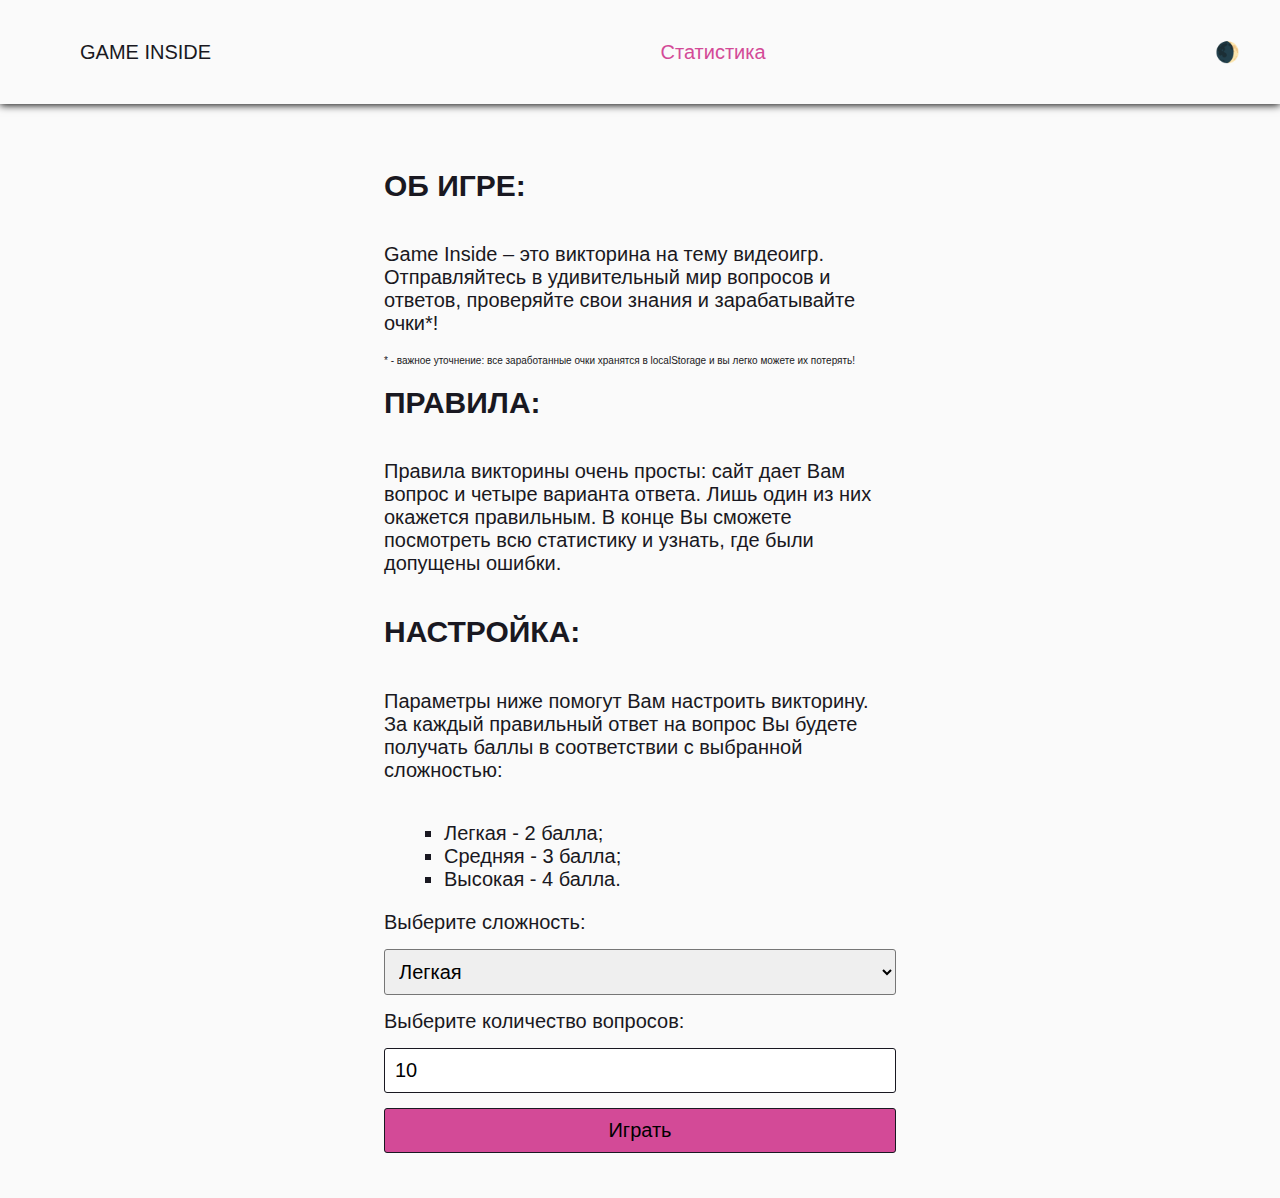
==== index.html @ 9ea5f8b2 "add-stat-page-and-description" ====
<!DOCTYPE html>
<html lang="en">

<head>
  <meta charset="UTF-8" />
  <meta name="viewport" content="width=device-width, initial-scale=1.0" />
  <link rel="stylesheet" href="styles.css" />
  <title>Game Inside</title>
</head>

<body>
  <input type="checkbox" id="theme-switch" class="theme-switch">
  <div id="page">
    <header>
      <ul>
        <li><a href="index.html" class="logo">GAME INSIDE</a></li>
        <li><a href="statistic.html" class="link">Статистика</a></li>
        <li>
          <label for="theme-switch" class="switch-label" title="Сменить тему"></label>
        </li>
      </ul>
    </header>
    <main>
      <div class="main-content">
        <h1>ОБ ИГРЕ:</h1>
        <p>Game Inside – это викторина на тему видеоигр.
          Отправляйтесь в удивительный мир вопросов и ответов, проверяйте свои знания и зарабатывайте очки*!
        </p>
        <p class="important-info">* - важное уточнение: все заработанные очки хранятся в localStorage и вы легко
          можете их потерять!</p>
        <h1>ПРАВИЛА:</h1>
        <p>Правила викторины очень просты: сайт дает Вам вопрос и четыре варианта ответа. Лишь один из них окажется
          правильным.
          В конце Вы сможете посмотреть всю статистику и узнать, где были допущены ошибки.
        </p>
        <h1>НАСТРОЙКА:</h1>
        <p>Параметры ниже помогут Вам настроить викторину.
          За каждый правильный ответ на вопрос Вы будете получать баллы в соответствии с выбранной сложностью:
        </p>
        <ul class="difficult-ul">
          <li>Легкая - 2 балла;</li>
          <li>Средняя - 3 балла;</li>
          <li>Высокая - 4 балла.</li>
        </ul>
        <form class="one-line">
          <label for="mode-select">Выберите сложность:</label>
          <select name="modes" id="mode-select">
            <option value="easy">Легкая</option>
            <option value="normal">Средняя</option>
            <option value="hard">Высокая</option>
          </select>

          <label for="questions">Выберите количество вопросов:</label>
          <input type="number" id="questions" name="questions" min="5" max="100" value="10" />
          <input type="submit" value="Играть">
        </form>


      </div>

  </div>

  </main>

  </div>
  <script src="based.js"></script>
  <script src="themeStorage.js"></script>
</body>

</html>
---- styles.css ----
:root {
  /*Light theme*/
  --light-text: #191821;
  --light-bg: #FAFAFA;
  --light-theme: #d34a97;
  --light-hover: #902361;
  --light-switch-shadow: #373d4e;
  --light-switch-icon: "🌒";
  --light-switch-text: "dark mode?";
  /*Dark theme*/
  --dark-text: #FAFAFA;
  --dark-bg: #191821;
  --dark-theme: #bd93f9;
  --dark-hover: hsl(265, 89%, 50%);
  --dark-switch-shadow: #fce477;
  --dark-switch-icon: "🌔";
  --dark-switch-text: "light mode?";
  /*Default theme*/
  --text-color: var(--light-text);
  --bg-color: var(--light-bg);
  --theme-color: var(--light-theme);
  --hover-color: var(--light-hover);
  --switch-shadow-color: var(--light-switch-shadow);
  --switch-icon: var(--light-switch-icon);
  --switch-text: var(--light-switch-text);
  font-size: 10px;

  /*Font-Sizes*/
  --normal-font-size-b: 3rem;
  --normal-font-size-n: 2rem;
  --normal-font-size-s: 1.6rem;
  --normal-font-size-vs: 1rem;
  /*Margins*/
  --default-margin: 2rem 4rem;
  --ul-margin: 2rem;
}

.theme-switch {
  position: absolute !important;
  height: 1px;
  width: 1px;
  overflow: hidden;
  clip: rect(1px, 1px, 1px, 1px);
}

.theme-switch:checked~#page {
  --text-color: var(--dark-text);
  --bg-color: var(--dark-bg);
  --theme-color: var(--dark-theme);
  --hover-color: var(--dark-hover);
  --switch-shadow-color: var(--dark-switch-shadow);
  --switch-icon: var(--dark-switch-icon);
  --switch-text: var(--dark-switch-text);
}

.switch-label::before {
  content: var(--switch-icon);
  /* font-size: var(--normal-font-size-b); */
  transition: text-shadow .2s;
}


.switch-label:hover::before {
  text-shadow: 0 0 15px var(--switch-shadow-color);
  cursor: pointer;
}

.switch-label:focus {
  text-shadow: 0 0 15px var(--switch-shadow-color);
}

#page {
  background: var(--bg-color);
  color: var(--text-color);
  min-height: 100%;
  transition: background-color 0.25s, color 0.25s;
}

header {
  position: sticky;
  background-color: var(--primaryColorBlack);
  padding: var(--default-margin);
  box-shadow: 0px 1px 8px black;
}

header ul {
  display: flex;
  flex-flow: row wrap;
  justify-content: space-between;
  align-items: center;
  font-size: var(--normal-font-size-n);
}

h1 {
  font-size: var(--normal-font-size-b);
}

li {
  list-style-type: none;
}

.logo {
  text-decoration-line: none;
  color: var(--text-color);
}

.logo:hover {
  text-decoration-line: overline;
  text-decoration-thickness: 3px;
}

body {
  margin: 0;
  font-family: Arial, Helvetica, sans-serif;
  font-size: var(--normal-font-size-n);
}

.main-content {
  display: flex;
  flex-flow: column nowrap;
  align-items: flex-start;
  margin: 0 20vw;
  padding: 5vh 10vw 5vh;
}

.one-line {
  display: flex;
  flex-flow: column nowrap;
  align-items: flex-start;
  max-width: 100%;
  width: 100%;
  gap: 15px;
}

select {
  font-size: var(--normal-font-size-n);
  border-radius: 3px;
  padding: 1rem 1rem;
  width: 100%;
}

select:hover {
  border-color: var(--theme-color);
}

select:focus {
  outline: 0.1em solid var(--theme-color);
  box-shadow: 0 0 0.1em var(--theme-color);
}

input {
  vertical-align: top;
  outline: none;
  padding: 1rem 1rem;
  display: inline-block;
  width: 100%;
  box-sizing: border-box;
  border: 1px solid var(--text-color);
  font-size: var(--normal-font-size-n);
  border-radius: 3px;
}

input:focus {
  outline: 0.1em solid var(--theme-color);
  box-shadow: 0 0 0.1em var(--theme-color);
}

input[type="submit"] {
  background-color: var(--theme-color);
}

input[type="submit"]:hover {
  background-color: var(--hover-color);
  transition: background-color 0.2s;
}

.link {
  color: var(--theme-color);
  text-decoration-line: none;
}

.link:hover {
  color: var(--hover-color);
  text-decoration-line: overline;
  text-decoration-thickness: 3px;
}

.difficult-ul {
  margin: var(--ul-margin);
}

.difficult-ul>li {
  list-style-type: square;
}

.important-info {
  font-size: var(--normal-font-size-vs);
  margin: 0;
}
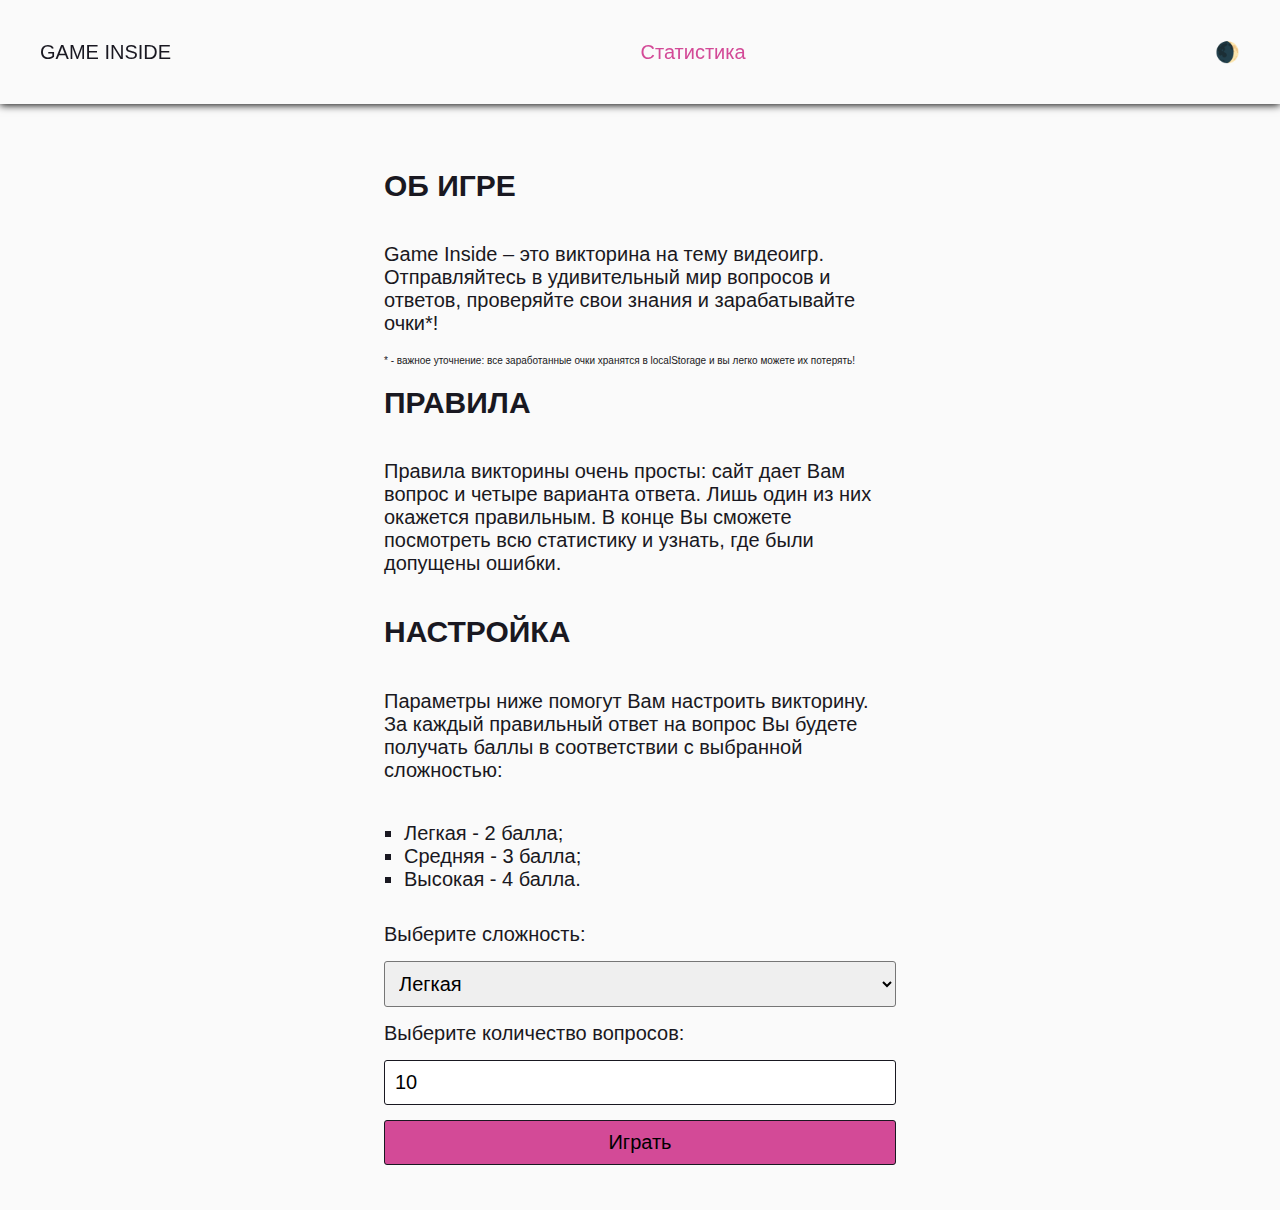
==== commit 5cc23063: "add-favicon" ====
--- a/index.html
+++ b/index.html
@@ -6,6 +6,10 @@
   <meta name="viewport" content="width=device-width, initial-scale=1.0" />
   <link rel="stylesheet" href="styles.css" />
   <title>Game Inside</title>
+  <link rel="apple-touch-icon" sizes="180x180" href="img/apple-touch-icon.png">
+  <link rel="icon" type="image/png" sizes="32x32" href="img/favicon-32x32.png">
+  <link rel="icon" type="image/png" sizes="16x16" href="img/favicon-16x16.png">
+  <link rel="manifest" href="img/site.webmanifest">
 </head>
 
 <body>
@@ -22,18 +26,18 @@
     </header>
     <main>
       <div class="main-content">
-        <h1>ОБ ИГРЕ:</h1>
+        <h1>ОБ ИГРЕ</h1>
         <p>Game Inside – это викторина на тему видеоигр.
           Отправляйтесь в удивительный мир вопросов и ответов, проверяйте свои знания и зарабатывайте очки*!
         </p>
         <p class="important-info">* - важное уточнение: все заработанные очки хранятся в localStorage и вы легко
           можете их потерять!</p>
-        <h1>ПРАВИЛА:</h1>
+        <h1>ПРАВИЛА</h1>
         <p>Правила викторины очень просты: сайт дает Вам вопрос и четыре варианта ответа. Лишь один из них окажется
           правильным.
           В конце Вы сможете посмотреть всю статистику и узнать, где были допущены ошибки.
         </p>
-        <h1>НАСТРОЙКА:</h1>
+        <h1>НАСТРОЙКА</h1>
         <p>Параметры ниже помогут Вам настроить викторину.
           За каждый правильный ответ на вопрос Вы будете получать баллы в соответствии с выбранной сложностью:
         </p>
@@ -42,7 +46,7 @@
           <li>Средняя - 3 балла;</li>
           <li>Высокая - 4 балла.</li>
         </ul>
-        <form class="one-line">
+        <form class="one-line" action="/playground.html" method="get">
           <label for="mode-select">Выберите сложность:</label>
           <select name="modes" id="mode-select">
             <option value="easy">Легкая</option>
--- a/styles.css
+++ b/styles.css
@@ -72,15 +72,18 @@
 #page {
   background: var(--bg-color);
   color: var(--text-color);
-  min-height: 100%;
+  min-height: 100vh;
+  height: 100%;
   transition: background-color 0.25s, color 0.25s;
 }
 
 header {
   position: sticky;
-  background-color: var(--primaryColorBlack);
+  top: -1px;
+  background-color: var(--bg-color);
   padding: var(--default-margin);
   box-shadow: 0px 1px 8px black;
+  z-index: 10;
 }
 
 header ul {
@@ -93,6 +96,10 @@
 
 h1 {
   font-size: var(--normal-font-size-b);
+}
+
+ul {
+  padding-inline-start: 0;
 }
 
 li {
@@ -121,6 +128,7 @@
   align-items: flex-start;
   margin: 0 20vw;
   padding: 5vh 10vw 5vh;
+  height: 100%;
 }
 
 .one-line {
@@ -187,6 +195,7 @@
 
 .difficult-ul {
   margin: var(--ul-margin);
+  padding-bottom: 1vw;
 }
 
 .difficult-ul>li {
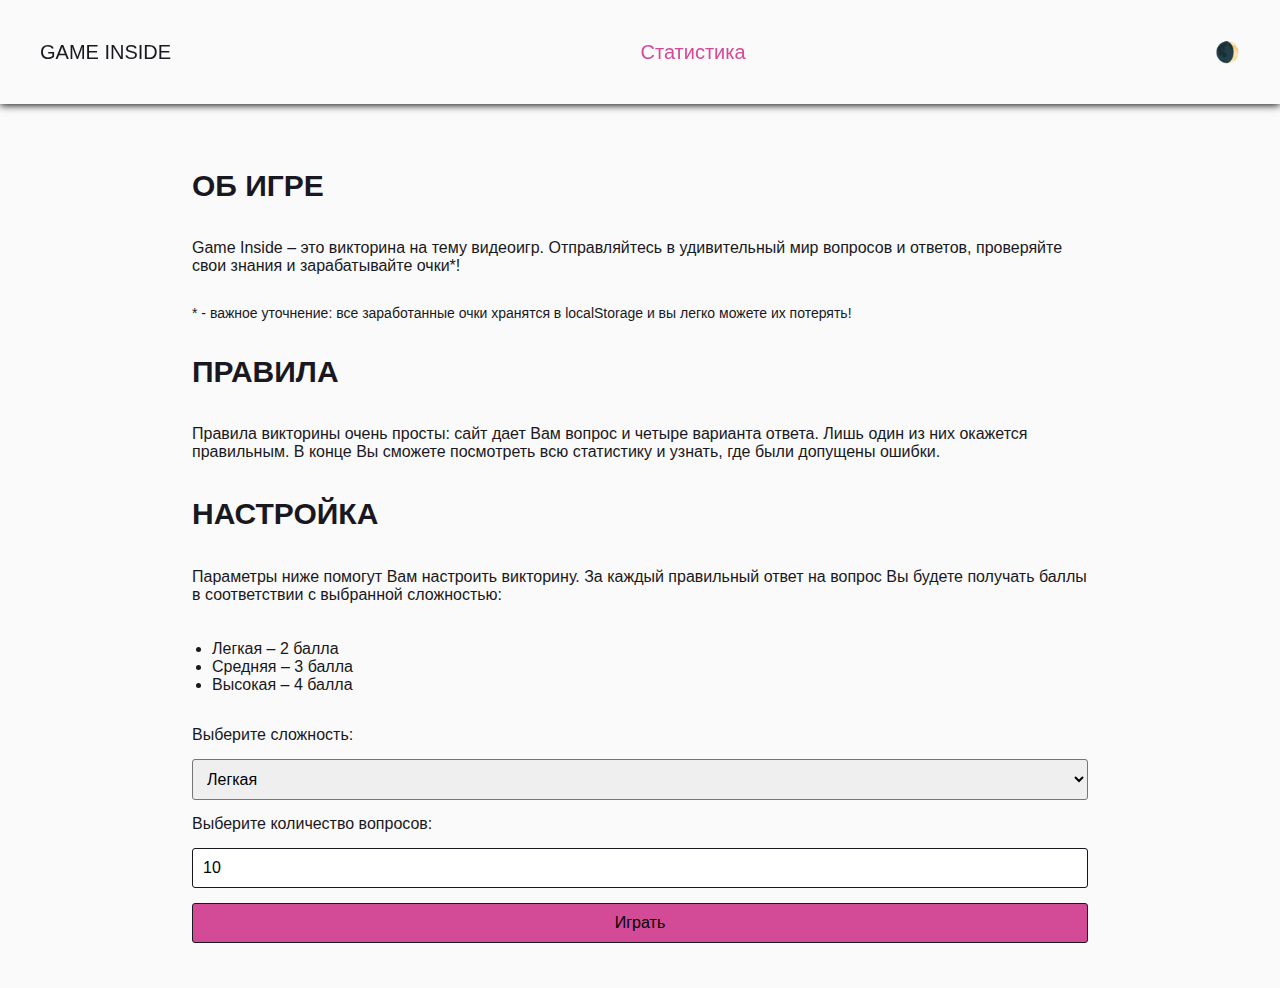
==== commit 3021ac8d: "add-questions-to-playground" ====
--- a/index.html
+++ b/index.html
@@ -42,15 +42,15 @@
           За каждый правильный ответ на вопрос Вы будете получать баллы в соответствии с выбранной сложностью:
         </p>
         <ul class="difficult-ul">
-          <li>Легкая - 2 балла;</li>
-          <li>Средняя - 3 балла;</li>
-          <li>Высокая - 4 балла.</li>
+          <li>Легкая – 2 балла</li>
+          <li>Средняя – 3 балла</li>
+          <li>Высокая – 4 балла</li>
         </ul>
-        <form class="one-line" action="/playground.html" method="get">
+        <form class="one-line" id="paramForm" action="/playground.html" method="get">
           <label for="mode-select">Выберите сложность:</label>
           <select name="modes" id="mode-select">
             <option value="easy">Легкая</option>
-            <option value="normal">Средняя</option>
+            <option value="medium">Средняя</option>
             <option value="hard">Высокая</option>
           </select>
 
@@ -67,7 +67,6 @@
   </main>
 
   </div>
-  <script src="based.js"></script>
   <script src="themeStorage.js"></script>
 </body>
 
--- a/styles.css
+++ b/styles.css
@@ -27,9 +27,10 @@
 
   /*Font-Sizes*/
   --normal-font-size-b: 3rem;
-  --normal-font-size-n: 2rem;
-  --normal-font-size-s: 1.6rem;
-  --normal-font-size-vs: 1rem;
+  --normal-font-size-h: 2rem;
+  --normal-font-size-n: 1.6rem;
+  --normal-font-size-s: 1.4rem;
+  --normal-font-size-vs: 1.2rem;
   /*Margins*/
   --default-margin: 2rem 4rem;
   --ul-margin: 2rem;
@@ -84,6 +85,7 @@
   padding: var(--default-margin);
   box-shadow: 0px 1px 8px black;
   z-index: 10;
+  transition: background-color 0.25s, color 0.25s;
 }
 
 header ul {
@@ -91,7 +93,7 @@
   flex-flow: row wrap;
   justify-content: space-between;
   align-items: center;
-  font-size: var(--normal-font-size-n);
+  font-size: var(--normal-font-size-h);
 }
 
 h1 {
@@ -126,7 +128,7 @@
   display: flex;
   flex-flow: column nowrap;
   align-items: flex-start;
-  margin: 0 20vw;
+  margin: 0 5vw;
   padding: 5vh 10vw 5vh;
   height: 100%;
 }
@@ -179,7 +181,7 @@
 
 input[type="submit"]:hover {
   background-color: var(--hover-color);
-  transition: background-color 0.2s;
+  transition: background-color 0.5s;
 }
 
 .link {
@@ -199,10 +201,29 @@
 }
 
 .difficult-ul>li {
-  list-style-type: square;
+  list-style-type: disc;
 }
 
 .important-info {
-  font-size: var(--normal-font-size-vs);
-  margin: 0;
+  font-size: var(--normal-font-size-s);
+}
+
+.buttons-line {
+  display: flex;
+  flex-flow: row wrap;
+  justify-content: flex-start;
+  gap: 1rem;
+  margin-bottom: 5vh;
+}
+
+.answer-button {
+  font-size: var(--normal-font-size-n);
+  background-color: var(--theme-color);
+  padding: 1rem;
+  border-radius: 3px;
+}
+
+.answer-button:hover {
+  background-color: var(--hover-color);
+  transition: background-color 0.5s;
 }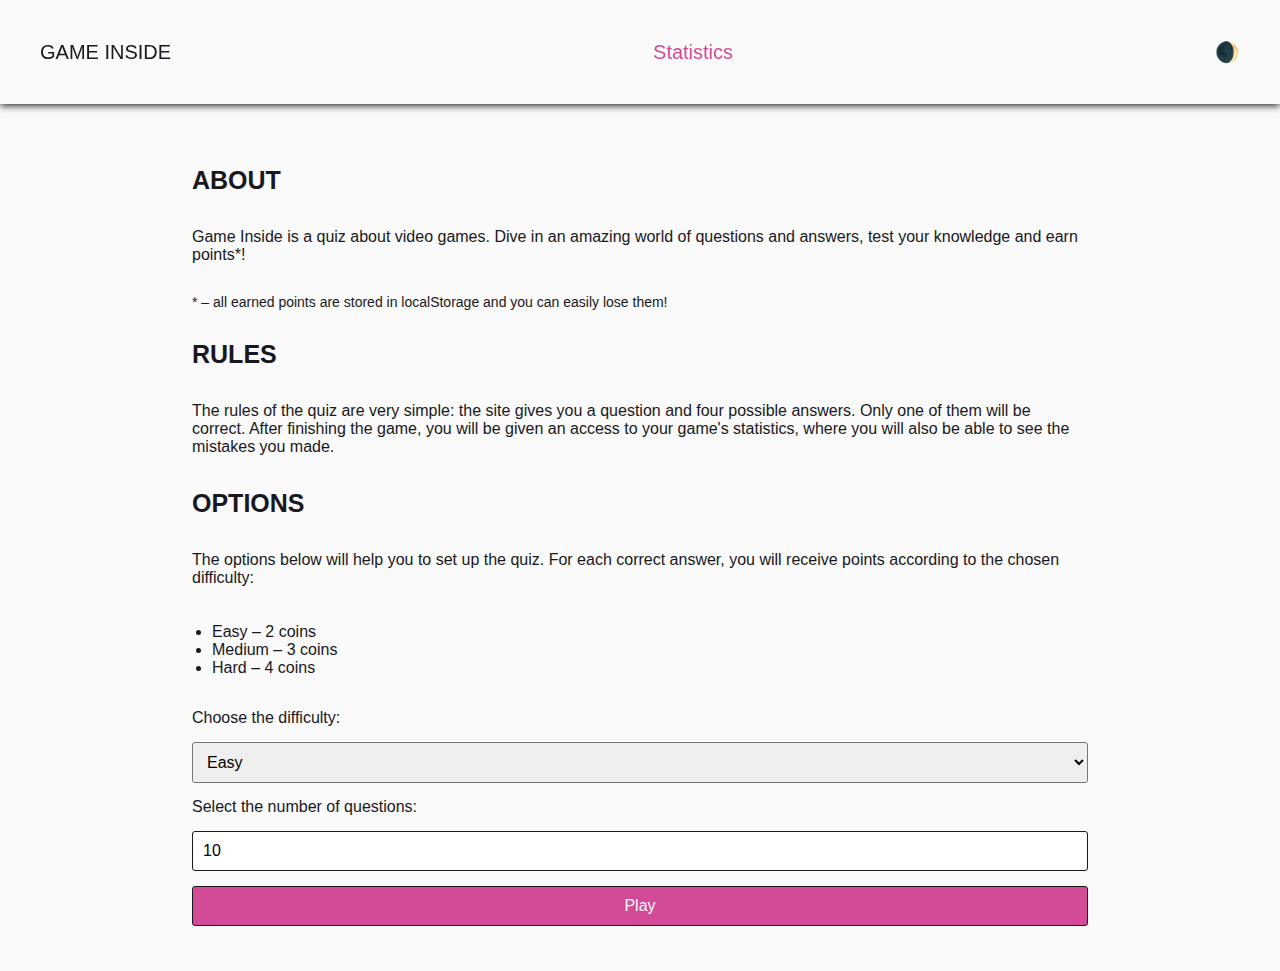
==== commit 4dfd0dc8: "add-result-log" ====
--- a/index.html
+++ b/index.html
@@ -18,45 +18,44 @@
     <header>
       <ul>
         <li><a href="index.html" class="logo">GAME INSIDE</a></li>
-        <li><a href="statistic.html" class="link">Статистика</a></li>
+        <li><a href="statistic.html" class="link">Statistics</a></li>
         <li>
-          <label for="theme-switch" class="switch-label" title="Сменить тему"></label>
+          <label for="theme-switch" class="switch-label" title="Change theme"></label>
         </li>
       </ul>
     </header>
     <main>
       <div class="main-content">
-        <h1>ОБ ИГРЕ</h1>
-        <p>Game Inside – это викторина на тему видеоигр.
-          Отправляйтесь в удивительный мир вопросов и ответов, проверяйте свои знания и зарабатывайте очки*!
+        <h1>About</h1>
+        <p>Game Inside is a quiz about video games.
+          Dive in an amazing world of questions and answers, test your knowledge and earn points*!
         </p>
-        <p class="important-info">* - важное уточнение: все заработанные очки хранятся в localStorage и вы легко
-          можете их потерять!</p>
-        <h1>ПРАВИЛА</h1>
-        <p>Правила викторины очень просты: сайт дает Вам вопрос и четыре варианта ответа. Лишь один из них окажется
-          правильным.
-          В конце Вы сможете посмотреть всю статистику и узнать, где были допущены ошибки.
+        <p class="important-info">* – all earned points are stored in localStorage and you can
+          easily lose them!</p>
+        <h1>Rules</h1>
+        <p>The rules of the quiz are very simple: the site gives you a question and four possible answers. Only one of
+          them will be correct. After finishing the game, you will be given an access to your game's statistics, where
+          you will also be able to see the mistakes you made.
         </p>
-        <h1>НАСТРОЙКА</h1>
-        <p>Параметры ниже помогут Вам настроить викторину.
-          За каждый правильный ответ на вопрос Вы будете получать баллы в соответствии с выбранной сложностью:
+        <h1>Options</h1>
+        <p>The options below will help you to set up the quiz. For each correct answer, you will receive
+          points according to the chosen difficulty:
         </p>
         <ul class="difficult-ul">
-          <li>Легкая – 2 балла</li>
-          <li>Средняя – 3 балла</li>
-          <li>Высокая – 4 балла</li>
+          <li>Easy – 2 coins</li>
+          <li>Medium – 3 coins</li>
+          <li>Hard – 4 coins</li>
         </ul>
-        <form class="one-line" id="paramForm" action="/playground.html" method="get">
-          <label for="mode-select">Выберите сложность:</label>
+        <form class="one-line" id="paramForm" action="playground.html" method="get">
+          <label for="mode-select">Choose the difficulty:</label>
           <select name="modes" id="mode-select">
-            <option value="easy">Легкая</option>
-            <option value="medium">Средняя</option>
-            <option value="hard">Высокая</option>
+            <option value="easy">Easy</option>
+            <option value="medium">Medium</option>
+            <option value="hard">Hard</option>
           </select>
-
-          <label for="questions">Выберите количество вопросов:</label>
-          <input type="number" id="questions" name="questions" min="5" max="100" value="10" />
-          <input type="submit" value="Играть">
+          <label for="questions">Select the number of questions:</label>
+          <input type="number" id="questions" name="questions" min="5" max="50" value="10" />
+          <input type="submit" value="Play">
         </form>
 
 
--- a/styles.css
+++ b/styles.css
@@ -26,7 +26,7 @@
   font-size: 10px;
 
   /*Font-Sizes*/
-  --normal-font-size-b: 3rem;
+  --normal-font-size-b: 2.5rem;
   --normal-font-size-h: 2rem;
   --normal-font-size-n: 1.6rem;
   --normal-font-size-s: 1.4rem;
@@ -97,6 +97,7 @@
 }
 
 h1 {
+  text-transform: uppercase;
   font-size: var(--normal-font-size-b);
 }
 
@@ -114,7 +115,7 @@
 }
 
 .logo:hover {
-  text-decoration-line: overline;
+  text-decoration-line: underline;
   text-decoration-thickness: 3px;
 }
 
@@ -176,6 +177,7 @@
 }
 
 input[type="submit"] {
+  color: var(--bg-color);
   background-color: var(--theme-color);
 }
 
@@ -191,7 +193,7 @@
 
 .link:hover {
   color: var(--hover-color);
-  text-decoration-line: overline;
+  text-decoration-line: underline;
   text-decoration-thickness: 3px;
 }
 
@@ -210,20 +212,52 @@
 
 .buttons-line {
   display: flex;
-  flex-flow: row wrap;
+  flex-flow: column wrap;
   justify-content: flex-start;
   gap: 1rem;
   margin-bottom: 5vh;
+  width: 100%;
 }
 
 .answer-button {
-  font-size: var(--normal-font-size-n);
+  font-size: var(--normal-font-size-b);
+  color: var(--bg-color);
   background-color: var(--theme-color);
   padding: 1rem;
   border-radius: 3px;
+  border-style: none;
 }
 
 .answer-button:hover {
   background-color: var(--hover-color);
   transition: background-color 0.5s;
+}
+
+.game-block {
+  display: flex;
+  flex-flow: column wrap;
+  justify-content: center;
+  align-items: center;
+  font-size: var(--normal-font-size-b);
+}
+
+.result-block {
+  display: flex;
+  flex-flow: column wrap;
+  justify-content: center;
+  align-items: flex-start;
+  font-size: var(--normal-font-size-b);
+}
+
+.result-question {
+  background-color: var(--theme-color);
+  padding: 1rem;
+  margin: 0;
+  margin-top: 1vh;
+}
+
+.result-answer {
+  padding: 1rem;
+  margin: 0;
+  margin-top: 1vh;
 }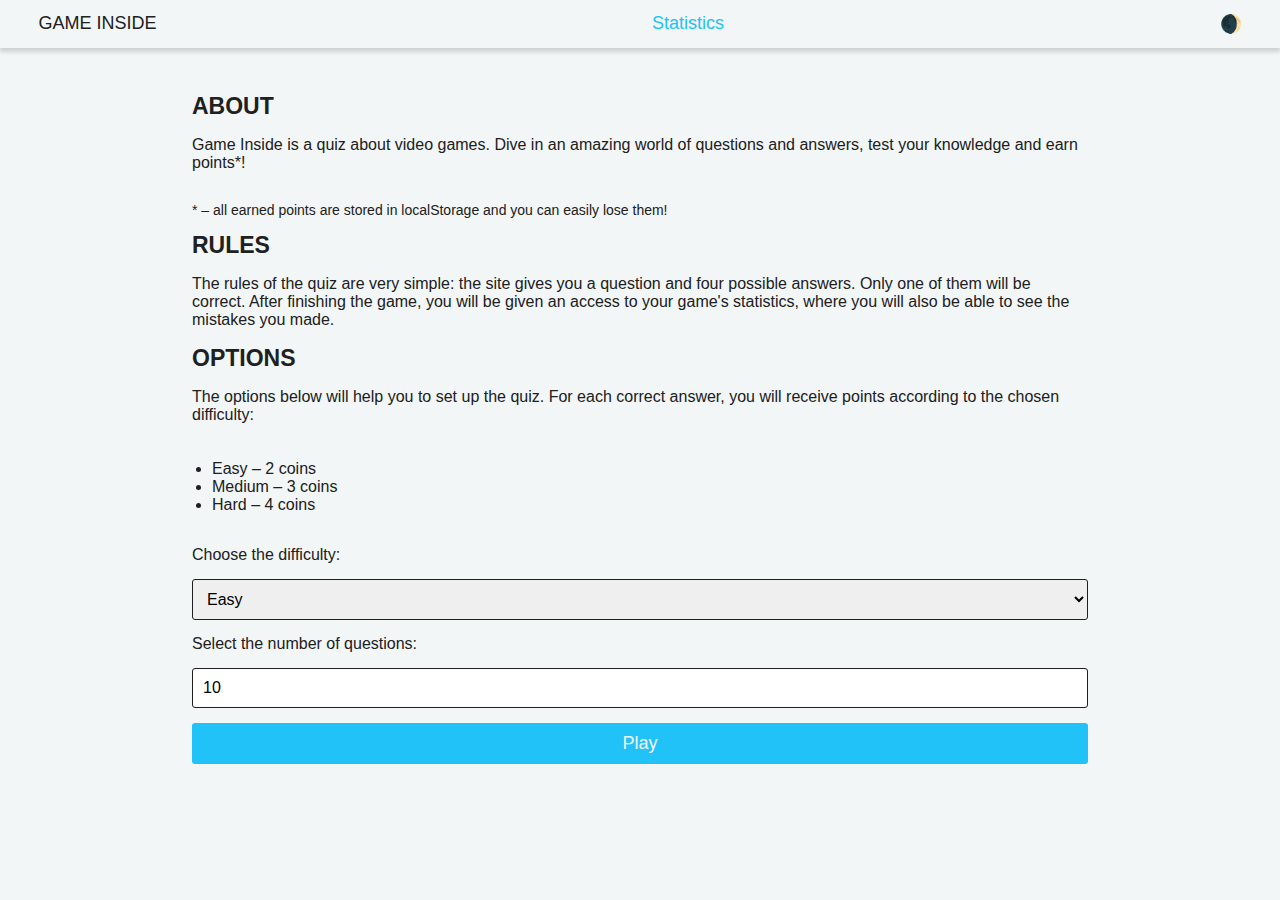
==== commit 04a5d6d0: "add statistics and next level button" ====
--- a/index.html
+++ b/index.html
@@ -6,23 +6,19 @@
   <meta name="viewport" content="width=device-width, initial-scale=1.0" />
   <link rel="stylesheet" href="styles.css" />
   <title>Game Inside</title>
-  <link rel="apple-touch-icon" sizes="180x180" href="img/apple-touch-icon.png">
-  <link rel="icon" type="image/png" sizes="32x32" href="img/favicon-32x32.png">
-  <link rel="icon" type="image/png" sizes="16x16" href="img/favicon-16x16.png">
-  <link rel="manifest" href="img/site.webmanifest">
+  <link rel="apple-touch-icon" sizes="180x180" href="public/apple-touch-icon.png">
+    <link rel="icon" type="image/png" sizes="32x32" href="public/favicon-32x32.png">
+    <link rel="icon" type="image/png" sizes="16x16" href="public/favicon-16x16.png">
+    <link rel="manifest" href="public/site.webmanifest">
 </head>
 
 <body>
   <input type="checkbox" id="theme-switch" class="theme-switch">
   <div id="page">
     <header>
-      <ul>
-        <li><a href="index.html" class="logo">GAME INSIDE</a></li>
-        <li><a href="statistic.html" class="link">Statistics</a></li>
-        <li>
-          <label for="theme-switch" class="switch-label" title="Change theme"></label>
-        </li>
-      </ul>
+      <a href="index.html" class="logo">GAME INSIDE</a>
+      <a href="statistic.html" class="link">Statistics</a>
+      <label for="theme-switch" class="switch-label" title="Change theme"></label>
     </header>
     <main>
       <div class="main-content">
@@ -55,7 +51,7 @@
           </select>
           <label for="questions">Select the number of questions:</label>
           <input type="number" id="questions" name="questions" min="5" max="50" value="10" />
-          <input type="submit" value="Play">
+          <input type="submit" value="Play" class="answer-button">
         </form>
 
 
--- a/styles.css
+++ b/styles.css
@@ -1,36 +1,59 @@
 :root {
   /*Light theme*/
-  --light-text: #191821;
-  --light-bg: #FAFAFA;
-  --light-theme: #d34a97;
-  --light-hover: #902361;
+  --light-text: #202020;
+  --light-bg: hsl(192, 26%, 96%);
+  --light-theme: #21c2f8;
+  --light-hover: hsl(195, 94%, 35%);
+  --light-answer-block: hsl(192, 26%, 91%);
   --light-switch-shadow: #373d4e;
-  --light-switch-icon: "🌒";
-  --light-switch-text: "dark mode?";
+  --light-switch-icon: '🌒';
+  --light-switch-text: 'dark mode?';
   /*Dark theme*/
-  --dark-text: #FAFAFA;
-  --dark-bg: #191821;
-  --dark-theme: #bd93f9;
-  --dark-hover: hsl(265, 89%, 50%);
+  --dark-text: #f3f3f3;
+  --dark-bg: hsl(220, 7%, 17%);
+  --dark-theme: #3bbfc3;
+  --dark-hover: #018185;
+  --dark-answer-block: hsl(220, 7%, 22%);
+
   --dark-switch-shadow: #fce477;
-  --dark-switch-icon: "🌔";
-  --dark-switch-text: "light mode?";
+  --dark-switch-icon: '🌔';
   /*Default theme*/
   --text-color: var(--light-text);
   --bg-color: var(--light-bg);
   --theme-color: var(--light-theme);
+  --correct-answer: #45e588;
+  --wrong-answer: #e54568;
   --hover-color: var(--light-hover);
+  --answer-block: var(--light-answer-block);
   --switch-shadow-color: var(--light-switch-shadow);
   --switch-icon: var(--light-switch-icon);
   --switch-text: var(--light-switch-text);
   font-size: 10px;
 
-  /*Font-Sizes*/
+  /*Desktop-Font-Sizes*/
   --normal-font-size-b: 2.5rem;
   --normal-font-size-h: 2rem;
-  --normal-font-size-n: 1.6rem;
-  --normal-font-size-s: 1.4rem;
-  --normal-font-size-vs: 1.2rem;
+  --normal-font-size-n: 1.8rem;
+  --normal-font-size-s: 1.5rem;
+  --normal-font-size-vs: 1.3rem;
+  /*Tablet-Font-Size*/
+  --tablet-font-size-b: 2.3rem;
+  --tablet-font-size-h: 1.8rem;
+  --tablet-font-size-n: 1.6rem;
+  --tablet-font-size-s: 1.4rem;
+  --tablet-font-size-vs: 1.2rem;
+  /*Mobile-Font-Size*/
+  --mobile-font-size-b: 2rem;
+  --mobile-font-size-h: 1.7rem;
+  --mobile-font-size-n: 1.4rem;
+  --mobile-font-size-s: 1.3rem;
+  --mobile-font-size-vs: 1.1rem;
+  /*Default-Font-Size*/
+  --font-size-b: var(--normal-font-size-b);
+  --font-size-h: var(--normal-font-size-h);
+  --font-size-n: var(--normal-font-size-n);
+  --font-size-s: var(--normal-font-size-s);
+  --font-size-vs: var(--normal-font-size-vs);
   /*Margins*/
   --default-margin: 2rem 4rem;
   --ul-margin: 2rem;
@@ -44,11 +67,12 @@
   clip: rect(1px, 1px, 1px, 1px);
 }
 
-.theme-switch:checked~#page {
+.theme-switch:checked ~ #page {
   --text-color: var(--dark-text);
   --bg-color: var(--dark-bg);
   --theme-color: var(--dark-theme);
   --hover-color: var(--dark-hover);
+  --answer-block: var(--dark-answer-block);
   --switch-shadow-color: var(--dark-switch-shadow);
   --switch-icon: var(--dark-switch-icon);
   --switch-text: var(--dark-switch-text);
@@ -57,9 +81,8 @@
 .switch-label::before {
   content: var(--switch-icon);
   /* font-size: var(--normal-font-size-b); */
-  transition: text-shadow .2s;
-}
-
+  transition: text-shadow 0.2s;
+}
 
 .switch-label:hover::before {
   text-shadow: 0 0 15px var(--switch-shadow-color);
@@ -82,31 +105,25 @@
   position: sticky;
   top: -1px;
   background-color: var(--bg-color);
-  padding: var(--default-margin);
-  box-shadow: 0px 1px 8px black;
+  padding: 1vw 3vw;
+  box-shadow: 0px 4px 4px rgba(0, 0, 0, 0.15);
   z-index: 10;
   transition: background-color 0.25s, color 0.25s;
-}
-
-header ul {
   display: flex;
   flex-flow: row wrap;
   justify-content: space-between;
   align-items: center;
-  font-size: var(--normal-font-size-h);
+  font-size: var(--font-size-h);
 }
 
 h1 {
   text-transform: uppercase;
-  font-size: var(--normal-font-size-b);
+  font-size: var(--font-size-b);
+  margin: 0;
 }
 
 ul {
   padding-inline-start: 0;
-}
-
-li {
-  list-style-type: none;
 }
 
 .logo {
@@ -122,7 +139,7 @@
 body {
   margin: 0;
   font-family: Arial, Helvetica, sans-serif;
-  font-size: var(--normal-font-size-n);
+  font-size: var(--font-size-n);
 }
 
 .main-content {
@@ -144,10 +161,11 @@
 }
 
 select {
-  font-size: var(--normal-font-size-n);
+  font-size: var(--font-size-n);
   border-radius: 3px;
   padding: 1rem 1rem;
   width: 100%;
+  border: 1px solid var(--text-color);
 }
 
 select:hover {
@@ -167,7 +185,7 @@
   width: 100%;
   box-sizing: border-box;
   border: 1px solid var(--text-color);
-  font-size: var(--normal-font-size-n);
+  font-size: var(--font-size-n);
   border-radius: 3px;
 }
 
@@ -176,12 +194,13 @@
   box-shadow: 0 0 0.1em var(--theme-color);
 }
 
-input[type="submit"] {
+input[type='submit'] {
   color: var(--bg-color);
   background-color: var(--theme-color);
-}
-
-input[type="submit"]:hover {
+  border-style: none;
+}
+
+input[type='submit']:hover {
   background-color: var(--hover-color);
   transition: background-color 0.5s;
 }
@@ -202,12 +221,12 @@
   padding-bottom: 1vw;
 }
 
-.difficult-ul>li {
+.difficult-ul > li {
   list-style-type: disc;
 }
 
 .important-info {
-  font-size: var(--normal-font-size-s);
+  font-size: var(--font-size-s);
 }
 
 .buttons-line {
@@ -217,15 +236,18 @@
   gap: 1rem;
   margin-bottom: 5vh;
   width: 100%;
+  max-width: 300px;
 }
 
 .answer-button {
-  font-size: var(--normal-font-size-b);
+  font-size: var(--font-size-h);
   color: var(--bg-color);
   background-color: var(--theme-color);
   padding: 1rem;
   border-radius: 3px;
   border-style: none;
+  text-decoration: none;
+  cursor: pointer;
 }
 
 .answer-button:hover {
@@ -238,7 +260,11 @@
   flex-flow: column wrap;
   justify-content: center;
   align-items: center;
-  font-size: var(--normal-font-size-b);
+  font-size: var(--font-size-b);
+  max-width: 100vw;
+  width: 100%;
+  margin: 0;
+  padding: 0;
 }
 
 .result-block {
@@ -246,18 +272,90 @@
   flex-flow: column wrap;
   justify-content: center;
   align-items: flex-start;
-  font-size: var(--normal-font-size-b);
+  font-size: var(--font-size-n);
 }
 
 .result-question {
   background-color: var(--theme-color);
   padding: 1rem;
   margin: 0;
+  color: var(--bg-color);
+  border-radius: 3px;
+}
+
+.correct-result-question {
+  background-color: var(--correct-answer);
+  padding: 1rem;
+  margin: 0;
+  color: var(--bg-color);
+  border-radius: 3px;
+}
+
+.wrong-result-question {
+  background-color: var(--wrong-answer);
+  padding: 1rem;
+  margin: 0;
+  color: var(--bg-color);
+  border-radius: 3px;
+}
+
+.result-answer {
+  padding: 1rem;
+  margin: 0;
   margin-top: 1vh;
-}
-
-.result-answer {
-  padding: 1rem;
-  margin: 0;
-  margin-top: 1vh;
-}+  color: var(--text-color);
+}
+
+.answer-block {
+  background-color: var(--answer-block);
+  width: 100%;
+  margin: 1vh 0;
+  border-radius: 10px;
+  padding: 1vh;
+}
+
+.total-score {
+  align-self: center;
+  justify-content: center;
+}
+
+.column-flex {
+  display: flex;
+  flex-flow: column wrap;
+  align-self: center;
+  gap: 10px;
+  width: 100%;
+}
+.row-flex {
+  display: flex;
+  flex-flow: row nowrap;
+  align-self: center;
+  gap: 10px;
+  margin: 2vw 0;
+}
+
+@media (max-width: 1280px) {
+  :root {
+    --font-size-b: var(--tablet-font-size-b);
+    --font-size-h: var(--tablet-font-size-h);
+    --font-size-n: var(--tablet-font-size-n);
+    --font-size-s: var(--tablet-font-size-s);
+    --font-size-vs: var(--tablet-font-size-vs);
+  }
+}
+
+@media (max-width: 806px) {
+  :root {
+    --font-size-b: var(--mobile-font-size-b);
+    --font-size-h: var(--mobile-font-size-h);
+    --font-size-n: var(--mobile-font-size-n);
+    --font-size-s: var(--mobile-font-size-s);
+    --font-size-vs: var(--mobile-font-size-vs);
+  }
+}
+
+@media (max-width: 350px) {
+  header {
+    padding: 4vw;
+  }
+}
